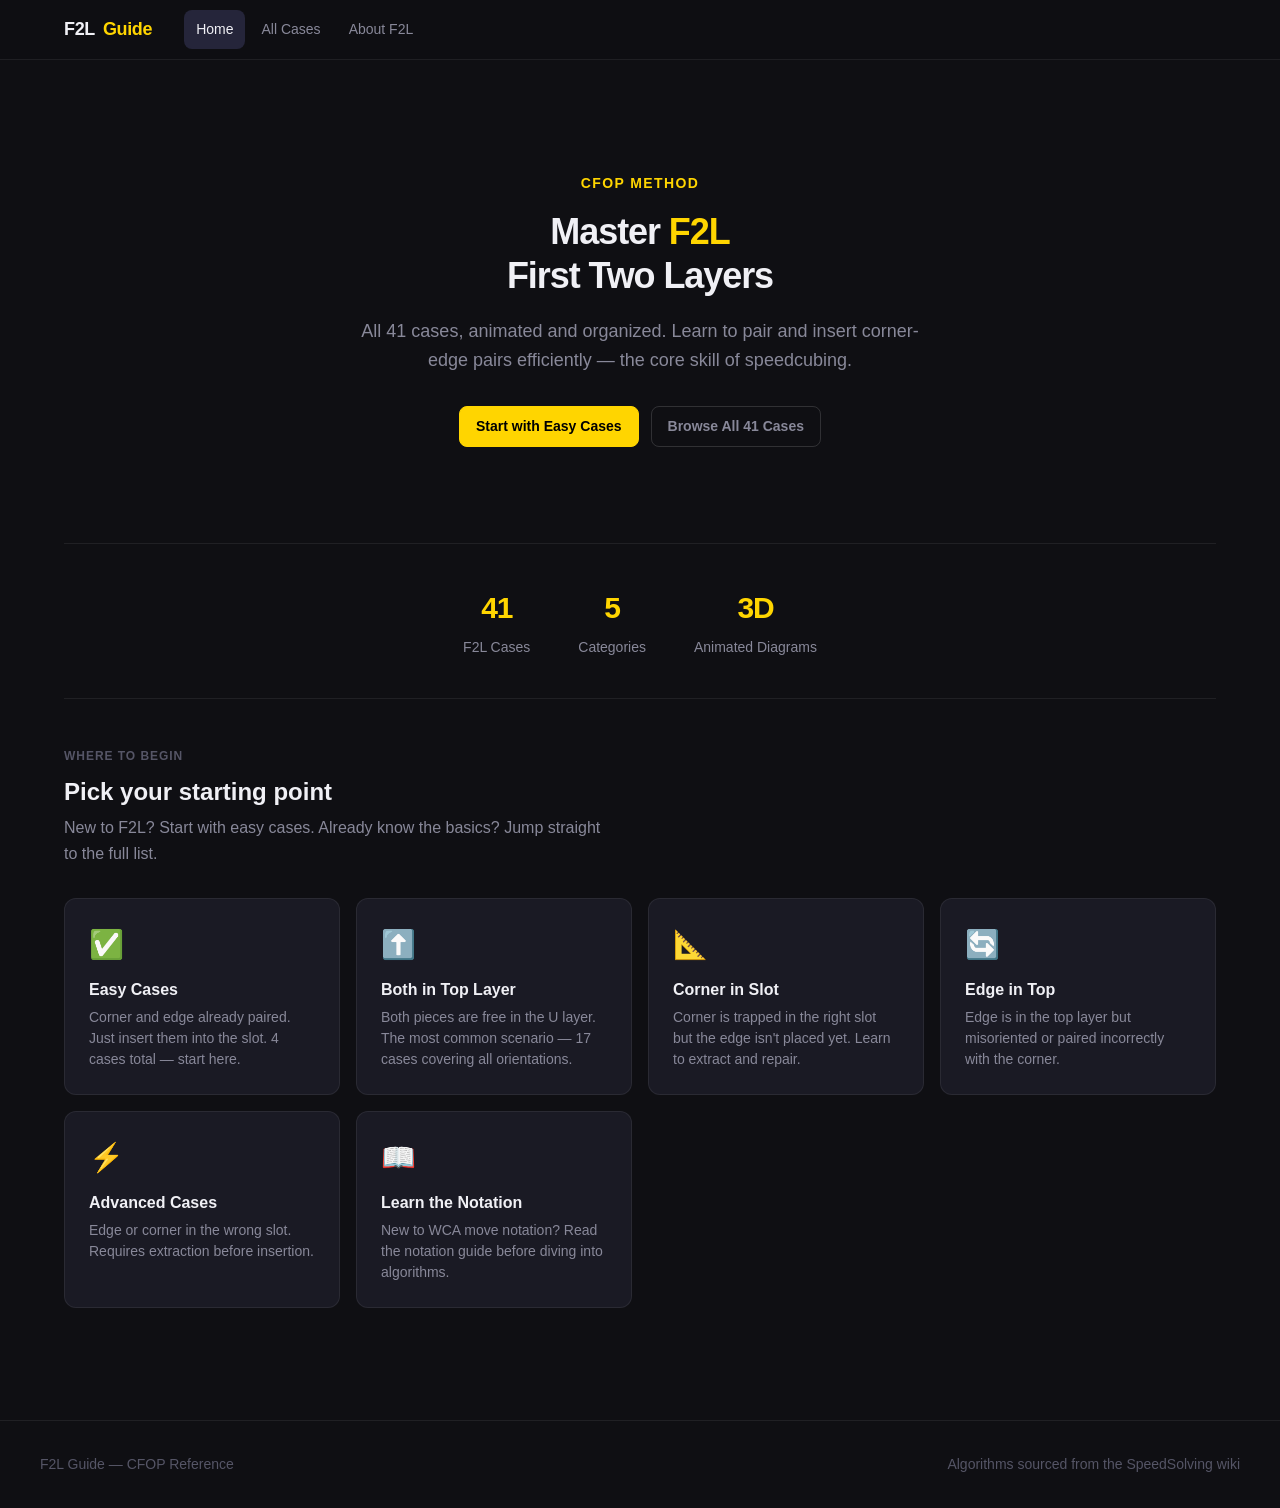
==== index.html @ 9a8c3014 "Build phases 1–5: scaffold, data, visualization, browser, learning - Full HTML/CSS/JS static site (i" ====
<!DOCTYPE html>
<html lang="en">
<head>
  <meta charset="UTF-8">
  <meta name="viewport" content="width=device-width, initial-scale=1.0">
  <title>F2L Guide — Learn First Two Layers</title>
  <meta name="description" content="A comprehensive guide to all 41 F2L cases for the CFOP Rubik's cube method. Animated 3D diagrams, algorithms, and progress tracking.">
  <link rel="stylesheet" href="styles/tokens.css">
  <link rel="stylesheet" href="styles/base.css">
  <link rel="stylesheet" href="styles/layout.css">
  <link rel="stylesheet" href="styles/components.css">
  <link rel="icon" href="data:image/svg+xml,<svg xmlns='http://www.w3.org/2000/svg' viewBox='0 0 100 100'><text y='.9em' font-size='90'>🟨</text></svg>">
</head>
<body>

<header class="site-header" role="banner">
  <nav class="nav-inner" aria-label="Main navigation">
    <a href="index.html" class="nav-logo">F2L<span>Guide</span></a>
    <div class="nav-links" role="list">
      <a href="index.html" role="listitem">Home</a>
      <a href="cases.html" role="listitem">All Cases</a>
      <a href="about.html" role="listitem">About F2L</a>
    </div>
    <button class="nav-menu-btn" aria-label="Toggle menu" aria-expanded="false">
      <svg width="20" height="20" viewBox="0 0 20 20" fill="currentColor" aria-hidden="true">
        <rect y="3" width="20" height="2" rx="1"/>
        <rect y="9" width="20" height="2" rx="1"/>
        <rect y="15" width="20" height="2" rx="1"/>
      </svg>
    </button>
  </nav>
</header>

<main>
  <div class="page">

    <section class="hero">
      <p class="hero-eyebrow">CFOP Method</p>
      <h1 class="hero-title">Master <span>F2L</span><br>First Two Layers</h1>
      <p class="hero-sub">
        All 41 cases, animated and organized. Learn to pair and insert corner-edge
        pairs efficiently — the core skill of speedcubing.
      </p>
      <div class="hero-actions">
        <a href="cases.html#easy" class="btn btn-primary">Start with Easy Cases</a>
        <a href="cases.html" class="btn btn-ghost">Browse All 41 Cases</a>
      </div>
    </section>

    <div class="stats-strip" aria-label="Site statistics">
      <div class="stat">
        <div class="stat-value">41</div>
        <div class="stat-label">F2L Cases</div>
      </div>
      <div class="stat">
        <div class="stat-value">5</div>
        <div class="stat-label">Categories</div>
      </div>
      <div class="stat">
        <div class="stat-value">3D</div>
        <div class="stat-label">Animated Diagrams</div>
      </div>
    </div>

    <section aria-labelledby="start-heading">
      <p class="section-label">Where to begin</p>
      <h2 id="start-heading" style="font-size: var(--text-2xl); margin-bottom: var(--space-2);">Pick your starting point</h2>
      <p style="color: var(--text-muted); margin-bottom: 0; max-width: 540px;">
        New to F2L? Start with easy cases. Already know the basics? Jump straight to the full list.
      </p>

      <div class="start-grid">
        <a href="cases.html#easy" class="start-card">
          <div class="start-card-icon">✅</div>
          <h3>Easy Cases</h3>
          <p>Corner and edge already paired. Just insert them into the slot. 4 cases total — start here.</p>
        </a>
        <a href="cases.html#both-in-top" class="start-card">
          <div class="start-card-icon">⬆️</div>
          <h3>Both in Top Layer</h3>
          <p>Both pieces are free in the U layer. The most common scenario — 17 cases covering all orientations.</p>
        </a>
        <a href="cases.html#corner-in-slot" class="start-card">
          <div class="start-card-icon">📐</div>
          <h3>Corner in Slot</h3>
          <p>Corner is trapped in the right slot but the edge isn't placed yet. Learn to extract and repair.</p>
        </a>
        <a href="cases.html#edge-in-top" class="start-card">
          <div class="start-card-icon">🔄</div>
          <h3>Edge in Top</h3>
          <p>Edge is in the top layer but misoriented or paired incorrectly with the corner.</p>
        </a>
        <a href="cases.html#advanced" class="start-card">
          <div class="start-card-icon">⚡</div>
          <h3>Advanced Cases</h3>
          <p>Edge or corner in the wrong slot. Requires extraction before insertion.</p>
        </a>
        <a href="about.html" class="start-card">
          <div class="start-card-icon">📖</div>
          <h3>Learn the Notation</h3>
          <p>New to WCA move notation? Read the notation guide before diving into algorithms.</p>
        </a>
      </div>
    </section>

  </div>
</main>

<footer class="site-footer">
  <div class="footer-inner">
    <span>F2L Guide — CFOP Reference</span>
    <span>Algorithms sourced from the SpeedSolving wiki</span>
  </div>
</footer>

<script src="js/nav.js"></script>
</body>
</html>
---- styles/tokens.css ----
:root {
  /* Backgrounds */
  --bg-base:     #0f0f13;
  --bg-surface:  #1a1a24;
  --bg-elevated: #25253a;
  --bg-hover:    #2e2e45;

  /* Text */
  --text-primary: #f0f0f5;
  --text-muted:   #888899;
  --text-subtle:  #555566;

  /* Accent */
  --accent:       #FFD500;
  --accent-dim:   #b39500;
  --accent-glow:  rgba(255, 213, 0, 0.12);

  /* Face colors */
  --face-U: #FFD500;
  --face-R: #E03030;
  --face-F: #30A030;
  --face-D: #e8e8e8;
  --face-L: #E07820;
  --face-B: #3060E0;

  /* Semantic */
  --success:  #34d399;
  --border:   rgba(255,255,255,0.07);
  --border-strong: rgba(255,255,255,0.14);

  /* Type scale */
  --text-xs:  0.75rem;
  --text-sm:  0.875rem;
  --text-base: 1rem;
  --text-lg:  1.125rem;
  --text-xl:  1.25rem;
  --text-2xl: 1.5rem;
  --text-3xl: 1.875rem;
  --text-4xl: 2.25rem;

  /* Spacing */
  --space-1: 0.25rem;
  --space-2: 0.5rem;
  --space-3: 0.75rem;
  --space-4: 1rem;
  --space-5: 1.25rem;
  --space-6: 1.5rem;
  --space-8: 2rem;
  --space-10: 2.5rem;
  --space-12: 3rem;
  --space-16: 4rem;

  /* Radius */
  --radius-sm: 4px;
  --radius:    8px;
  --radius-lg: 12px;
  --radius-xl: 16px;

  /* Transitions */
  --transition-fast: 120ms ease;
  --transition:      200ms ease;
  --transition-slow: 350ms ease;

  /* Layout */
  --max-width: 1200px;
  --nav-height: 60px;
}
---- styles/base.css ----
*, *::before, *::after {
  box-sizing: border-box;
  margin: 0;
  padding: 0;
}

html {
  font-size: 16px;
  scroll-behavior: smooth;
  -webkit-text-size-adjust: 100%;
}

body {
  background-color: var(--bg-base);
  color: var(--text-primary);
  font-family: -apple-system, BlinkMacSystemFont, "Segoe UI", Roboto, Helvetica, Arial, sans-serif;
  font-size: var(--text-base);
  line-height: 1.6;
  min-height: 100vh;
}

a {
  color: var(--accent);
  text-decoration: none;
}
a:hover { text-decoration: underline; }
a:focus-visible {
  outline: 2px solid var(--accent);
  outline-offset: 2px;
  border-radius: var(--radius-sm);
}

h1, h2, h3, h4 {
  line-height: 1.2;
  font-weight: 700;
  color: var(--text-primary);
}

code, kbd, .mono {
  font-family: "SF Mono", "Fira Code", "Cascadia Code", Consolas, monospace;
  font-size: 0.9em;
}

ul, ol { list-style: none; }

img, svg { display: block; max-width: 100%; }

button {
  cursor: pointer;
  font: inherit;
  border: none;
  background: none;
}

:focus-visible {
  outline: 2px solid var(--accent);
  outline-offset: 2px;
}

::selection {
  background: var(--accent);
  color: #000;
}

@media (prefers-reduced-motion: reduce) {
  *, *::before, *::after {
    animation-duration: 0.01ms !important;
    animation-iteration-count: 1 !important;
    transition-duration: 0.01ms !important;
    scroll-behavior: auto !important;
  }
}
---- styles/layout.css ----
/* ── Site shell ─────────────────────────────────────────── */

.site-header {
  position: sticky;
  top: 0;
  z-index: 100;
  height: var(--nav-height);
  background: rgba(15, 15, 19, 0.9);
  backdrop-filter: blur(12px);
  -webkit-backdrop-filter: blur(12px);
  border-bottom: 1px solid var(--border);
}

.nav-inner {
  max-width: var(--max-width);
  margin: 0 auto;
  padding: 0 var(--space-6);
  height: 100%;
  display: flex;
  align-items: center;
  gap: var(--space-8);
}

.nav-logo {
  font-size: var(--text-lg);
  font-weight: 800;
  color: var(--text-primary);
  letter-spacing: -0.02em;
  display: flex;
  align-items: center;
  gap: var(--space-2);
  white-space: nowrap;
}
.nav-logo span { color: var(--accent); }
.nav-logo:hover { text-decoration: none; }

.nav-links {
  display: flex;
  align-items: center;
  gap: var(--space-1);
  flex: 1;
}

.nav-links a {
  color: var(--text-muted);
  font-size: var(--text-sm);
  font-weight: 500;
  padding: var(--space-2) var(--space-3);
  border-radius: var(--radius);
  transition: color var(--transition-fast), background var(--transition-fast);
}
.nav-links a:hover {
  color: var(--text-primary);
  background: var(--bg-elevated);
  text-decoration: none;
}
.nav-links a.active {
  color: var(--text-primary);
  background: var(--bg-elevated);
}

.nav-menu-btn {
  display: none;
  width: 36px;
  height: 36px;
  align-items: center;
  justify-content: center;
  border-radius: var(--radius);
  color: var(--text-muted);
  transition: color var(--transition-fast), background var(--transition-fast);
}
.nav-menu-btn:hover {
  color: var(--text-primary);
  background: var(--bg-elevated);
}

/* ── Page wrapper ──────────────────────────────────────── */

.page {
  max-width: var(--max-width);
  margin: 0 auto;
  padding: var(--space-12) var(--space-6);
}

.page-wide {
  max-width: var(--max-width);
  margin: 0 auto;
  padding: var(--space-8) var(--space-6);
}

/* ── Footer ────────────────────────────────────────────── */

.site-footer {
  margin-top: var(--space-16);
  border-top: 1px solid var(--border);
  padding: var(--space-8) var(--space-6);
}

.footer-inner {
  max-width: var(--max-width);
  margin: 0 auto;
  display: flex;
  align-items: center;
  justify-content: space-between;
  flex-wrap: wrap;
  gap: var(--space-4);
  color: var(--text-subtle);
  font-size: var(--text-sm);
}

/* ── Section headings ──────────────────────────────────── */

.section-label {
  font-size: var(--text-xs);
  font-weight: 700;
  letter-spacing: 0.08em;
  text-transform: uppercase;
  color: var(--text-subtle);
  margin-bottom: var(--space-3);
}

/* ── Mobile nav ────────────────────────────────────────── */

@media (max-width: 640px) {
  .nav-menu-btn { display: flex; }

  .nav-links {
    display: none;
    position: absolute;
    top: var(--nav-height);
    left: 0;
    right: 0;
    flex-direction: column;
    align-items: stretch;
    background: var(--bg-surface);
    border-bottom: 1px solid var(--border);
    padding: var(--space-3);
    gap: var(--space-1);
  }
  .nav-links.open { display: flex; }
  .nav-links a { padding: var(--space-3) var(--space-4); }

  .page, .page-wide {
    padding-left: var(--space-4);
    padding-right: var(--space-4);
  }
}
---- styles/components.css ----
/* ── Buttons ────────────────────────────────────────────── */

.btn {
  display: inline-flex;
  align-items: center;
  gap: var(--space-2);
  padding: var(--space-2) var(--space-4);
  border-radius: var(--radius);
  font-size: var(--text-sm);
  font-weight: 600;
  transition: background var(--transition-fast), color var(--transition-fast),
              border-color var(--transition-fast), box-shadow var(--transition-fast);
  cursor: pointer;
}

.btn-primary {
  background: var(--accent);
  color: #000;
  border: 1px solid var(--accent);
}
.btn-primary:hover {
  background: #ffe033;
  text-decoration: none;
}

.btn-ghost {
  background: transparent;
  color: var(--text-muted);
  border: 1px solid var(--border-strong);
}
.btn-ghost:hover {
  background: var(--bg-elevated);
  color: var(--text-primary);
  text-decoration: none;
}

/* ── Category badge ─────────────────────────────────────── */

.badge {
  display: inline-flex;
  align-items: center;
  padding: 2px var(--space-2);
  border-radius: var(--radius-sm);
  font-size: var(--text-xs);
  font-weight: 600;
  letter-spacing: 0.03em;
  text-transform: uppercase;
}

.badge-easy         { background: rgba(52,211,153,0.15); color: #34d399; }
.badge-corner-in-slot { background: rgba(251,146,60,0.15); color: #fb923c; }
.badge-edge-in-top  { background: rgba(96,165,250,0.15); color: #60a5fa; }
.badge-both-in-top  { background: rgba(167,139,250,0.15); color: #a78bfa; }
.badge-advanced     { background: rgba(248,113,113,0.15); color: #f87171; }

/* ── Filter bar ─────────────────────────────────────────── */

.filter-bar {
  display: flex;
  align-items: center;
  gap: var(--space-2);
  flex-wrap: wrap;
  margin-bottom: var(--space-6);
}

.filter-btn {
  display: inline-flex;
  align-items: center;
  gap: var(--space-2);
  padding: var(--space-2) var(--space-3);
  border-radius: var(--radius);
  border: 1px solid var(--border-strong);
  background: var(--bg-surface);
  color: var(--text-muted);
  font-size: var(--text-sm);
  font-weight: 500;
  transition: all var(--transition-fast);
  white-space: nowrap;
}
.filter-btn:hover {
  background: var(--bg-elevated);
  color: var(--text-primary);
  border-color: var(--border-strong);
}
.filter-btn.active {
  background: var(--accent-glow);
  color: var(--accent);
  border-color: var(--accent-dim);
}
.filter-btn .count {
  font-size: var(--text-xs);
  opacity: 0.7;
}

/* ── Progress bar ───────────────────────────────────────── */

.progress-bar-wrap {
  display: flex;
  align-items: center;
  gap: var(--space-3);
  margin-bottom: var(--space-6);
}
.progress-bar-track {
  flex: 1;
  height: 6px;
  background: var(--bg-elevated);
  border-radius: 99px;
  overflow: hidden;
}
.progress-bar-fill {
  height: 100%;
  background: var(--accent);
  border-radius: 99px;
  transition: width var(--transition-slow);
}
.progress-label {
  font-size: var(--text-sm);
  color: var(--text-muted);
  white-space: nowrap;
}
.progress-label strong { color: var(--text-primary); }

/* ── Case grid ──────────────────────────────────────────── */

.cases-grid {
  display: grid;
  grid-template-columns: repeat(3, 1fr);
  gap: var(--space-5);
}

@media (max-width: 1024px) {
  .cases-grid { grid-template-columns: repeat(2, 1fr); }
}
@media (max-width: 600px) {
  .cases-grid { grid-template-columns: 1fr; }
}

/* ── Case card ──────────────────────────────────────────── */

.case-card {
  background: var(--bg-surface);
  border: 1px solid var(--border);
  border-radius: var(--radius-lg);
  overflow: hidden;
  display: flex;
  flex-direction: column;
  transition: border-color var(--transition), box-shadow var(--transition);
}
.case-card:hover {
  border-color: var(--border-strong);
  box-shadow: 0 4px 24px rgba(0,0,0,0.3);
}
.case-card.learned {
  border-color: rgba(52,211,153,0.3);
}

.case-card-viewer {
  background: var(--bg-base);
  display: flex;
  align-items: center;
  justify-content: center;
  height: 200px;
  position: relative;
}
twisty-player {
  width: 180px;
  height: 180px;
}

.case-card-body {
  padding: var(--space-4);
  display: flex;
  flex-direction: column;
  gap: var(--space-3);
  flex: 1;
}

.case-card-header {
  display: flex;
  align-items: center;
  justify-content: space-between;
  gap: var(--space-2);
}
.case-id {
  font-size: var(--text-xs);
  color: var(--text-subtle);
  font-weight: 600;
  font-variant-numeric: tabular-nums;
}

.case-alg-label {
  font-size: var(--text-xs);
  font-weight: 700;
  letter-spacing: 0.04em;
  text-transform: uppercase;
  color: var(--text-subtle);
  margin-bottom: var(--space-1);
}
.case-alg-row {
  display: flex;
  flex-wrap: wrap;
  align-items: center;
  gap: 3px;
}

/* ── Algorithm move chips ───────────────────────────────── */

.move {
  display: inline-flex;
  align-items: center;
  justify-content: center;
  min-width: 26px;
  height: 26px;
  padding: 0 4px;
  border-radius: var(--radius-sm);
  font-size: var(--text-xs);
  font-weight: 700;
  font-family: "SF Mono", "Fira Code", Consolas, monospace;
  letter-spacing: 0;
  color: #000;
}

.move-U  { background: var(--face-U); }
.move-R  { background: var(--face-R); color: #fff; }
.move-F  { background: var(--face-F); color: #fff; }
.move-D  { background: var(--face-D); }
.move-L  { background: var(--face-L); color: #fff; }
.move-B  { background: var(--face-B); color: #fff; }

/* Reduced opacity for primes/doubles to visually distinguish */
.move[data-modifier="prime"] { opacity: 0.82; }
.move[data-modifier="double"] { opacity: 0.65; }

/* ── Learned toggle ─────────────────────────────────────── */

.learned-btn {
  display: inline-flex;
  align-items: center;
  gap: var(--space-2);
  padding: var(--space-2) var(--space-3);
  border-radius: var(--radius);
  border: 1px solid var(--border-strong);
  background: transparent;
  color: var(--text-muted);
  font-size: var(--text-xs);
  font-weight: 600;
  transition: all var(--transition-fast);
}
.learned-btn:hover {
  background: var(--bg-elevated);
  color: var(--text-primary);
}
.learned-btn.done {
  background: rgba(52,211,153,0.12);
  border-color: rgba(52,211,153,0.4);
  color: #34d399;
}

/* ── Viewer controls ────────────────────────────────────── */

.viewer-controls {
  display: flex;
  gap: var(--space-2);
  padding: var(--space-3) var(--space-4);
  border-top: 1px solid var(--border);
}
.viewer-btn {
  flex: 1;
  padding: var(--space-2);
  border-radius: var(--radius);
  background: var(--bg-elevated);
  color: var(--text-muted);
  font-size: var(--text-xs);
  font-weight: 600;
  transition: background var(--transition-fast), color var(--transition-fast);
  text-align: center;
}
.viewer-btn:hover {
  background: var(--bg-hover);
  color: var(--text-primary);
}

/* ── Recognition hint ───────────────────────────────────── */

.recognition-toggle {
  font-size: var(--text-xs);
  color: var(--text-subtle);
  text-align: left;
  padding: 0;
  display: flex;
  align-items: center;
  gap: var(--space-1);
  transition: color var(--transition-fast);
}
.recognition-toggle:hover { color: var(--text-muted); }
.recognition-toggle::before {
  content: "▶";
  font-size: 9px;
  transition: transform var(--transition-fast);
}
.recognition-toggle.open::before { transform: rotate(90deg); }

.recognition-text {
  display: none;
  font-size: var(--text-xs);
  color: var(--text-muted);
  line-height: 1.5;
  padding: var(--space-2) 0 0;
}
.recognition-text.open { display: block; }

/* ── Alt algorithm ──────────────────────────────────────── */

.alt-toggle {
  font-size: var(--text-xs);
  color: var(--text-subtle);
  padding: 0;
  transition: color var(--transition-fast);
}
.alt-toggle:hover { color: var(--text-muted); }

.alt-alg {
  display: none;
  padding-top: var(--space-2);
}
.alt-alg.open { display: block; }

/* ── Hero (index.html) ──────────────────────────────────── */

.hero {
  padding: var(--space-16) 0 var(--space-12);
  text-align: center;
}
.hero-eyebrow {
  font-size: var(--text-sm);
  font-weight: 700;
  letter-spacing: 0.1em;
  text-transform: uppercase;
  color: var(--accent);
  margin-bottom: var(--space-4);
}
.hero-title {
  font-size: clamp(var(--text-3xl), 5vw, var(--text-4xl));
  font-weight: 800;
  letter-spacing: -0.03em;
  margin-bottom: var(--space-5);
}
.hero-title span { color: var(--accent); }
.hero-sub {
  font-size: var(--text-lg);
  color: var(--text-muted);
  max-width: 560px;
  margin: 0 auto var(--space-8);
  line-height: 1.6;
}
.hero-actions {
  display: flex;
  align-items: center;
  justify-content: center;
  gap: var(--space-3);
  flex-wrap: wrap;
}

/* ── Start cards (index.html) ───────────────────────────── */

.start-grid {
  display: grid;
  grid-template-columns: repeat(auto-fit, minmax(240px, 1fr));
  gap: var(--space-4);
  margin-top: var(--space-8);
}
.start-card {
  background: var(--bg-surface);
  border: 1px solid var(--border);
  border-radius: var(--radius-lg);
  padding: var(--space-6);
  transition: border-color var(--transition), box-shadow var(--transition);
  display: block;
  color: var(--text-primary);
}
.start-card:hover {
  border-color: var(--border-strong);
  box-shadow: 0 4px 24px rgba(0,0,0,0.3);
  text-decoration: none;
}
.start-card-icon {
  font-size: 1.75rem;
  margin-bottom: var(--space-3);
}
.start-card h3 {
  font-size: var(--text-base);
  font-weight: 700;
  margin-bottom: var(--space-2);
}
.start-card p {
  font-size: var(--text-sm);
  color: var(--text-muted);
  line-height: 1.5;
}

/* ── Stats strip (index.html) ───────────────────────────── */

.stats-strip {
  display: flex;
  justify-content: center;
  gap: var(--space-12);
  flex-wrap: wrap;
  padding: var(--space-10) 0;
  border-top: 1px solid var(--border);
  border-bottom: 1px solid var(--border);
  margin: var(--space-12) 0;
}
.stat { text-align: center; }
.stat-value {
  font-size: var(--text-3xl);
  font-weight: 800;
  letter-spacing: -0.04em;
  color: var(--accent);
}
.stat-label {
  font-size: var(--text-sm);
  color: var(--text-muted);
  margin-top: var(--space-1);
}

/* ── Prose (about.html) ─────────────────────────────────── */

.prose h2 {
  font-size: var(--text-2xl);
  margin-top: var(--space-10);
  margin-bottom: var(--space-4);
}
.prose h3 {
  font-size: var(--text-lg);
  margin-top: var(--space-8);
  margin-bottom: var(--space-3);
  color: var(--text-muted);
}
.prose p {
  color: var(--text-muted);
  margin-bottom: var(--space-4);
  max-width: 680px;
}
.prose ul li {
  list-style: disc;
  list-style-position: inside;
  color: var(--text-muted);
  margin-bottom: var(--space-2);
}

/* ── Notation table (about.html) ─────────────────────────── */

.notation-grid {
  display: grid;
  grid-template-columns: repeat(auto-fill, minmax(200px, 1fr));
  gap: var(--space-3);
  margin: var(--space-6) 0;
}
.notation-cell {
  background: var(--bg-surface);
  border: 1px solid var(--border);
  border-radius: var(--radius);
  padding: var(--space-4);
  display: flex;
  align-items: center;
  gap: var(--space-3);
}
.notation-chip-large {
  width: 40px;
  height: 40px;
  border-radius: var(--radius);
  display: flex;
  align-items: center;
  justify-content: center;
  font-size: var(--text-base);
  font-weight: 800;
  font-family: "SF Mono", Consolas, monospace;
  flex-shrink: 0;
  color: #000;
}
.notation-cell-info {}
.notation-cell-name {
  font-weight: 600;
  font-size: var(--text-sm);
}
.notation-cell-desc {
  font-size: var(--text-xs);
  color: var(--text-muted);
}

/* ── Count label ────────────────────────────────────────── */

.cases-meta {
  display: flex;
  align-items: center;
  justify-content: space-between;
  margin-bottom: var(--space-5);
  flex-wrap: wrap;
  gap: var(--space-3);
}
.cases-count {
  font-size: var(--text-sm);
  color: var(--text-muted);
}
.cases-count strong { color: var(--text-primary); }
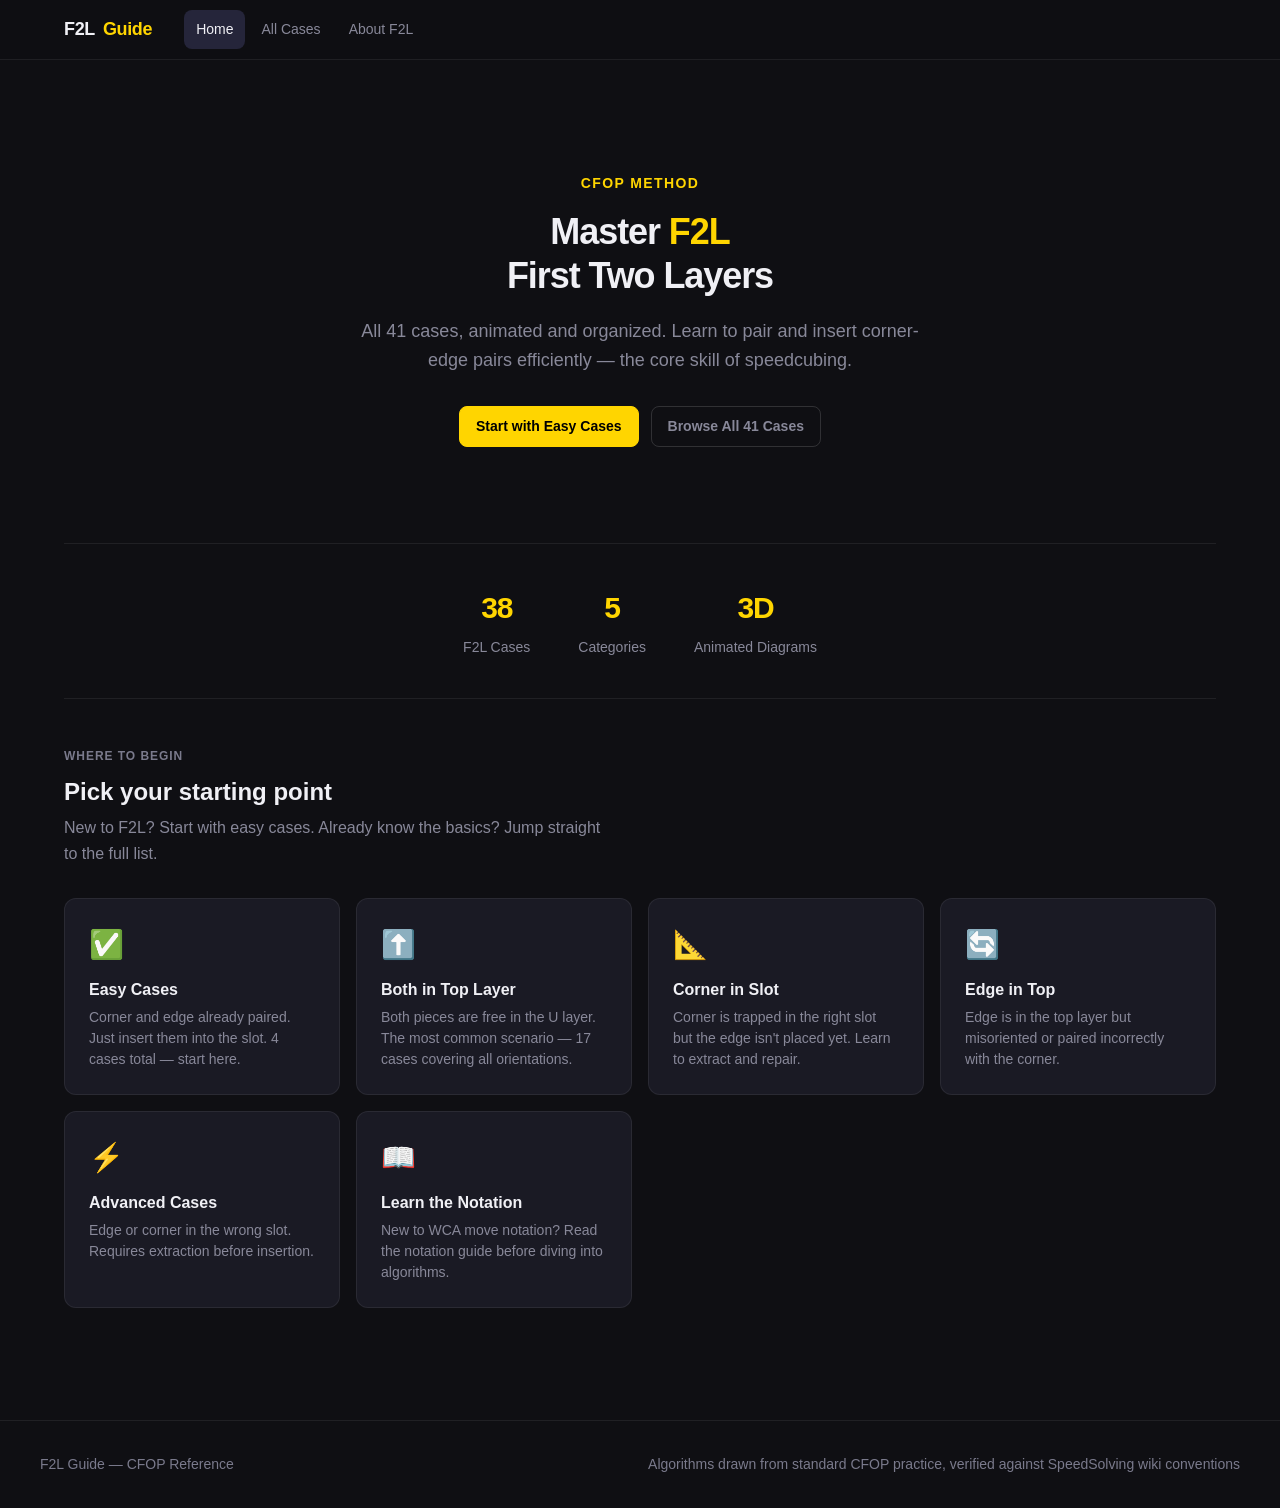
==== commit d7c06f4a: "Sprint 1: data integrity, a11y, and all code fixes Data layer: - Rename scramble→setup; all 38 setup" ====
--- a/index.html
+++ b/index.html
@@ -4,7 +4,7 @@
   <meta charset="UTF-8">
   <meta name="viewport" content="width=device-width, initial-scale=1.0">
   <title>F2L Guide — Learn First Two Layers</title>
-  <meta name="description" content="A comprehensive guide to all 41 F2L cases for the CFOP Rubik's cube method. Animated 3D diagrams, algorithms, and progress tracking.">
+  <meta name="description" content="A comprehensive guide to all 38 F2L cases for the CFOP Rubik's cube method. Animated 3D diagrams, algorithms, and progress tracking.">
   <link rel="stylesheet" href="styles/tokens.css">
   <link rel="stylesheet" href="styles/base.css">
   <link rel="stylesheet" href="styles/layout.css">
@@ -13,15 +13,17 @@
 </head>
 <body>
 
+<a href="#main-content" class="skip-link">Skip to main content</a>
+
 <header class="site-header" role="banner">
   <nav class="nav-inner" aria-label="Main navigation">
     <a href="index.html" class="nav-logo">F2L<span>Guide</span></a>
-    <div class="nav-links" role="list">
-      <a href="index.html" role="listitem">Home</a>
-      <a href="cases.html" role="listitem">All Cases</a>
-      <a href="about.html" role="listitem">About F2L</a>
+    <div class="nav-links" id="nav-links-list">
+      <a href="index.html">Home</a>
+      <a href="cases.html">All Cases</a>
+      <a href="about.html">About F2L</a>
     </div>
-    <button class="nav-menu-btn" aria-label="Toggle menu" aria-expanded="false">
+    <button class="nav-menu-btn" aria-label="Toggle menu" aria-expanded="false" aria-controls="nav-links-list">
       <svg width="20" height="20" viewBox="0 0 20 20" fill="currentColor" aria-hidden="true">
         <rect y="3" width="20" height="2" rx="1"/>
         <rect y="9" width="20" height="2" rx="1"/>
@@ -31,7 +33,7 @@
   </nav>
 </header>
 
-<main>
+<main id="main-content">
   <div class="page">
 
     <section class="hero">
@@ -49,7 +51,7 @@
 
     <div class="stats-strip" aria-label="Site statistics">
       <div class="stat">
-        <div class="stat-value">41</div>
+        <div class="stat-value">38</div>
         <div class="stat-label">F2L Cases</div>
       </div>
       <div class="stat">
@@ -109,7 +111,7 @@
 <footer class="site-footer">
   <div class="footer-inner">
     <span>F2L Guide — CFOP Reference</span>
-    <span>Algorithms sourced from the SpeedSolving wiki</span>
+    <span>Algorithms drawn from standard CFOP practice, verified against SpeedSolving wiki conventions</span>
   </div>
 </footer>
 
--- a/styles/tokens.css
+++ b/styles/tokens.css
@@ -8,7 +8,8 @@
   /* Text */
   --text-primary: #f0f0f5;
   --text-muted:   #888899;
-  --text-subtle:  #555566;
+  --text-subtle:      #7a7a8c;   /* 4.61:1 on --bg-base */
+  --text-subtle-plus: #8e8ea0;   /* 4.97:1 on --bg-surface — use inside cards */
 
   /* Accent */
   --accent:       #FFD500;
--- a/styles/base.css
+++ b/styles/base.css
@@ -1,3 +1,18 @@
+/* Skip link — off-screen until focused */
+.skip-link {
+  position: absolute;
+  top: -999px;
+  left: var(--space-4, 1rem);
+  padding: 0.5rem 1rem;
+  background: #FFD500;
+  color: #000;
+  font-weight: 700;
+  border-radius: 8px;
+  z-index: 9999;
+  text-decoration: none;
+}
+.skip-link:focus { top: 0.5rem; }
+
 *, *::before, *::after {
   box-sizing: border-box;
   margin: 0;
--- a/styles/components.css
+++ b/styles/components.css
@@ -47,11 +47,11 @@
   text-transform: uppercase;
 }
 
-.badge-easy         { background: rgba(52,211,153,0.15); color: #34d399; }
-.badge-corner-in-slot { background: rgba(251,146,60,0.15); color: #fb923c; }
-.badge-edge-in-top  { background: rgba(96,165,250,0.15); color: #60a5fa; }
-.badge-both-in-top  { background: rgba(167,139,250,0.15); color: #a78bfa; }
-.badge-advanced     { background: rgba(248,113,113,0.15); color: #f87171; }
+.badge-easy           { background: rgba(52,211,153,0.15);  color: #34d399; }
+.badge-corner-in-slot { background: rgba(251,146,60,0.15);  color: #fb923c; }
+.badge-corner-in-top  { background: rgba(96,165,250,0.15);  color: #60a5fa; }
+.badge-both-in-top    { background: rgba(167,139,250,0.15); color: #a78bfa; }
+.badge-advanced       { background: rgba(248,113,113,0.15); color: #f87171; }
 
 /* ── Filter bar ─────────────────────────────────────────── */
 
@@ -61,6 +61,13 @@
   gap: var(--space-2);
   flex-wrap: wrap;
   margin-bottom: var(--space-6);
+  position: sticky;
+  top: var(--nav-height);
+  z-index: 10;
+  background: var(--bg-base);
+  padding: var(--space-3) var(--space-4);
+  margin-left: calc(var(--space-4) * -1);
+  margin-right: calc(var(--space-4) * -1);
 }
 
 .filter-btn {
@@ -74,7 +81,9 @@
   color: var(--text-muted);
   font-size: var(--text-sm);
   font-weight: 500;
-  transition: all var(--transition-fast);
+  transition: background var(--transition-fast),
+              color var(--transition-fast),
+              border-color var(--transition-fast);
   white-space: nowrap;
 }
 .filter-btn:hover {
@@ -91,6 +100,36 @@
   font-size: var(--text-xs);
   opacity: 0.7;
 }
+
+.filter-sep {
+  width: 1px;
+  height: 24px;
+  background: var(--border-strong);
+  flex-shrink: 0;
+  align-self: center;
+}
+
+.filter-btn-learned {
+  border-color: rgba(52, 211, 153, 0.25);
+}
+.filter-btn-learned:hover {
+  border-color: rgba(52, 211, 153, 0.5);
+  color: var(--success);
+}
+.filter-btn-learned.active {
+  background: rgba(52, 211, 153, 0.12);
+  border-color: rgba(52, 211, 153, 0.4);
+  color: var(--success);
+}
+
+.reset-btn {
+  font-size: var(--text-xs);
+  color: var(--text-subtle);
+  padding: 0;
+  white-space: nowrap;
+  transition: color var(--transition-fast);
+}
+.reset-btn:hover { color: var(--text-muted); }
 
 /* ── Progress bar ───────────────────────────────────────── */
 
@@ -183,18 +222,67 @@
 }
 .case-id {
   font-size: var(--text-xs);
-  color: var(--text-subtle);
+  color: var(--text-subtle-plus);
   font-weight: 600;
   font-variant-numeric: tabular-nums;
 }
 
+.case-name {
+  font-size: var(--text-sm);
+  font-weight: 600;
+  color: var(--text-primary);
+  line-height: 1.3;
+}
+
 .case-alg-label {
+  display: flex;
+  align-items: center;
+  gap: var(--space-2);
   font-size: var(--text-xs);
   font-weight: 700;
   letter-spacing: 0.04em;
   text-transform: uppercase;
+  color: var(--text-subtle-plus);
+  margin-bottom: var(--space-1);
+}
+
+.move-count {
+  font-size: var(--text-xs);
   color: var(--text-subtle);
-  margin-bottom: var(--space-1);
+  font-weight: 500;
+  letter-spacing: 0;
+  text-transform: none;
+}
+
+.case-notes {
+  font-size: var(--text-xs);
+  color: var(--text-subtle-plus);
+  margin-top: var(--space-1);
+  line-height: 1.4;
+}
+
+.shared-alg-note {
+  display: flex;
+  align-items: flex-start;
+  gap: var(--space-2);
+  font-size: var(--text-xs);
+  color: var(--text-subtle);
+  background: var(--bg-elevated);
+  border-radius: var(--radius-sm);
+  padding: var(--space-2) var(--space-3);
+  line-height: 1.4;
+}
+.shared-alg-icon {
+  flex-shrink: 0;
+  color: var(--accent-dim);
+}
+
+.case-card-footer {
+  display: flex;
+  align-items: center;
+  justify-content: space-between;
+  margin-top: auto;
+  padding-top: var(--space-2);
 }
 .case-alg-row {
   display: flex;
@@ -220,16 +308,13 @@
   color: #000;
 }
 
-.move-U  { background: var(--face-U); }
-.move-R  { background: var(--face-R); color: #fff; }
-.move-F  { background: var(--face-F); color: #fff; }
-.move-D  { background: var(--face-D); }
-.move-L  { background: var(--face-L); color: #fff; }
-.move-B  { background: var(--face-B); color: #fff; }
-
-/* Reduced opacity for primes/doubles to visually distinguish */
-.move[data-modifier="prime"] { opacity: 0.82; }
-.move[data-modifier="double"] { opacity: 0.65; }
+/* Face-specific colors are set by JS (FACE_BG / FACE_TEXT maps in cases.js).
+   These rules are intentionally absent — JS inline style owns the source of truth.
+   Removing them prevents silent drift when contrast values are updated. */
+
+/* Modifier: use border instead of opacity so text contrast is preserved */
+.move[data-modifier="prime"]  { box-shadow: inset 0 0 0 1.5px rgba(255,255,255,0.4); }
+.move[data-modifier="double"] { box-shadow: inset 0 0 0 1.5px rgba(255,255,255,0.2); }
 
 /* ── Learned toggle ─────────────────────────────────────── */
 
@@ -244,7 +329,9 @@
   color: var(--text-muted);
   font-size: var(--text-xs);
   font-weight: 600;
-  transition: all var(--transition-fast);
+  transition: background var(--transition-fast),
+              color var(--transition-fast),
+              border-color var(--transition-fast);
 }
 .learned-btn:hover {
   background: var(--bg-elevated);
@@ -275,9 +362,13 @@
   transition: background var(--transition-fast), color var(--transition-fast);
   text-align: center;
 }
-.viewer-btn:hover {
+.viewer-btn:hover:not(:disabled) {
   background: var(--bg-hover);
   color: var(--text-primary);
+}
+.viewer-btn:disabled {
+  opacity: 0.4;
+  cursor: not-allowed;
 }
 
 /* ── Recognition hint ───────────────────────────────────── */
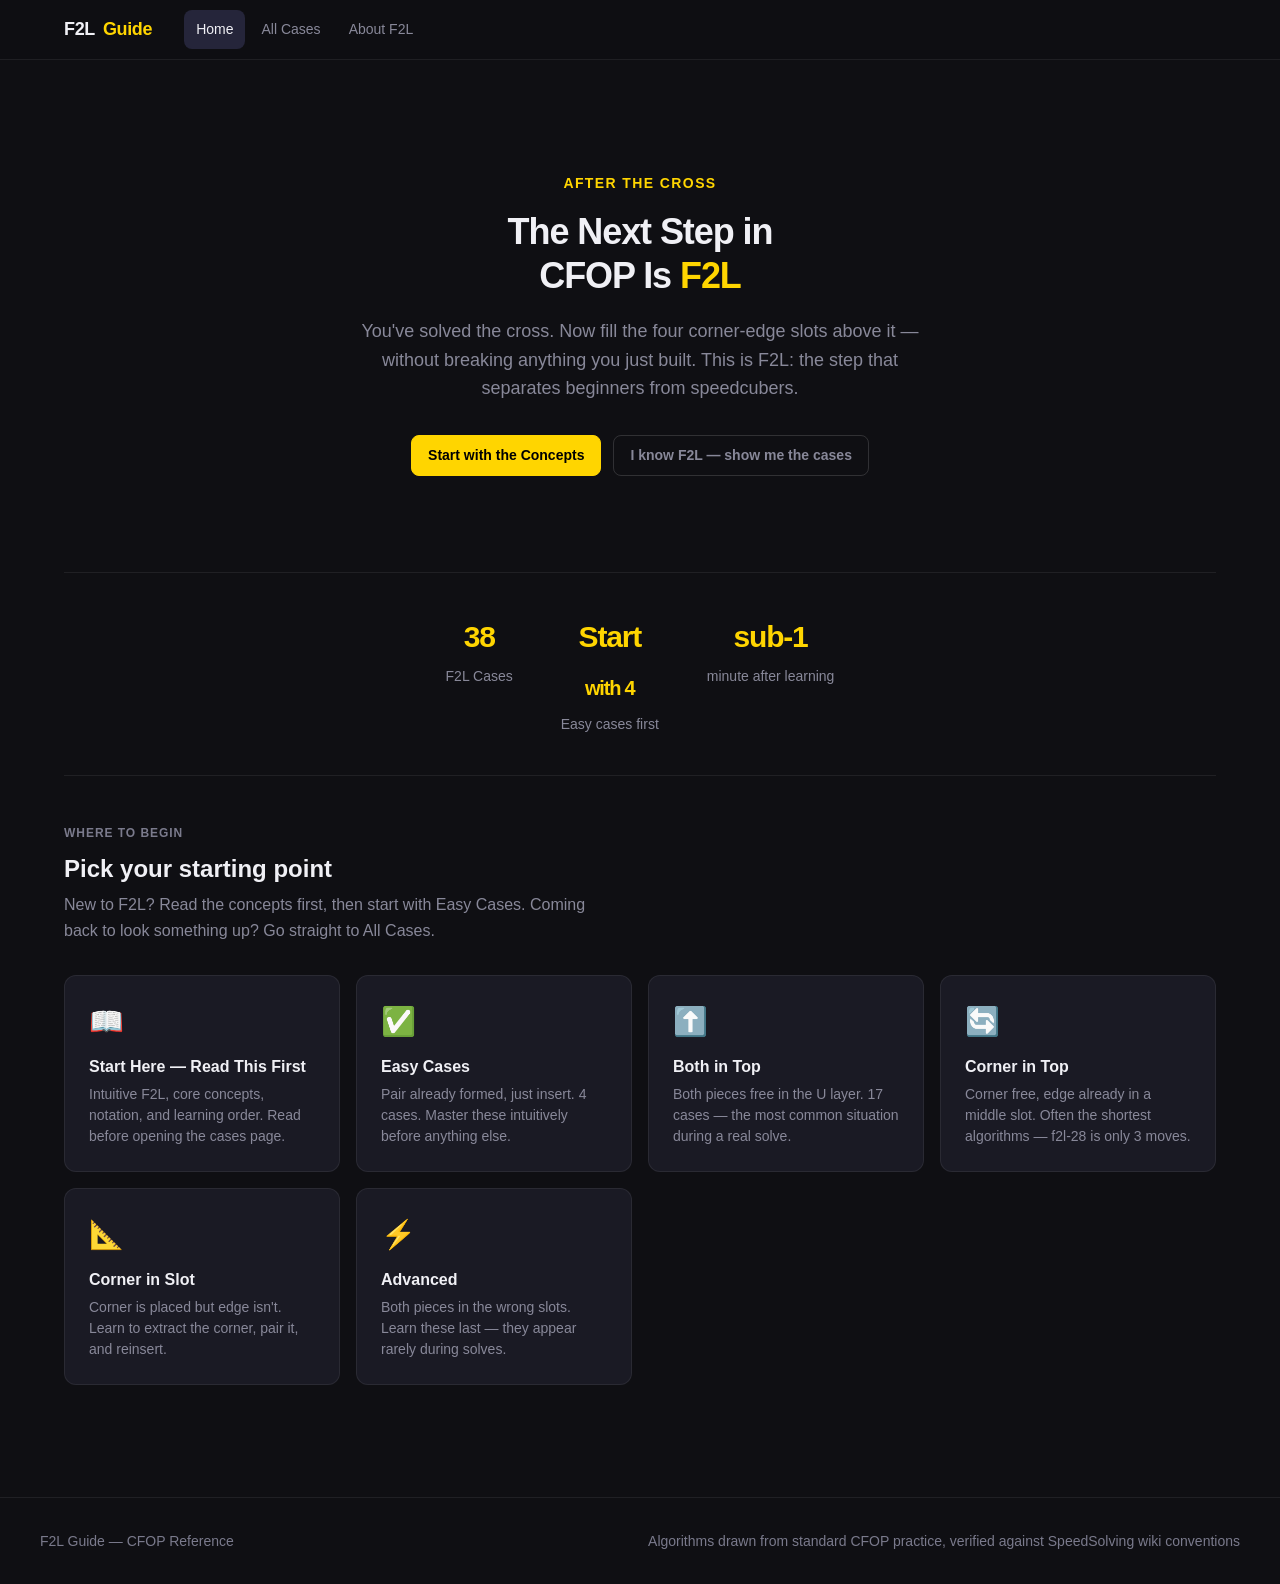
==== commit e103ecb2: "Sprint 2: learning content, recognition hints, mode toggle, setup display about.html: - Full 11-sect" ====
--- a/index.html
+++ b/index.html
@@ -37,15 +37,16 @@
   <div class="page">
 
     <section class="hero">
-      <p class="hero-eyebrow">CFOP Method</p>
-      <h1 class="hero-title">Master <span>F2L</span><br>First Two Layers</h1>
+      <p class="hero-eyebrow">After the Cross</p>
+      <h1 class="hero-title">The Next Step in<br>CFOP Is <span>F2L</span></h1>
       <p class="hero-sub">
-        All 41 cases, animated and organized. Learn to pair and insert corner-edge
-        pairs efficiently — the core skill of speedcubing.
+        You've solved the cross. Now fill the four corner-edge slots above it — without
+        breaking anything you just built. This is F2L: the step that separates beginners
+        from speedcubers.
       </p>
       <div class="hero-actions">
-        <a href="cases.html#easy" class="btn btn-primary">Start with Easy Cases</a>
-        <a href="cases.html" class="btn btn-ghost">Browse All 41 Cases</a>
+        <a href="about.html#intuitive" class="btn btn-primary">Start with the Concepts</a>
+        <a href="cases.html" class="btn btn-ghost">I know F2L — show me the cases</a>
       </div>
     </section>
 
@@ -55,12 +56,12 @@
         <div class="stat-label">F2L Cases</div>
       </div>
       <div class="stat">
-        <div class="stat-value">5</div>
-        <div class="stat-label">Categories</div>
+        <div class="stat-value">Start<br><span style="font-size:var(--text-xl)">with 4</span></div>
+        <div class="stat-label">Easy cases first</div>
       </div>
       <div class="stat">
-        <div class="stat-value">3D</div>
-        <div class="stat-label">Animated Diagrams</div>
+        <div class="stat-value">sub-1</div>
+        <div class="stat-label">minute after learning</div>
       </div>
     </div>
 
@@ -68,39 +69,39 @@
       <p class="section-label">Where to begin</p>
       <h2 id="start-heading" style="font-size: var(--text-2xl); margin-bottom: var(--space-2);">Pick your starting point</h2>
       <p style="color: var(--text-muted); margin-bottom: 0; max-width: 540px;">
-        New to F2L? Start with easy cases. Already know the basics? Jump straight to the full list.
+        New to F2L? Read the concepts first, then start with Easy Cases. Coming back to look something up? Go straight to All Cases.
       </p>
 
       <div class="start-grid">
+        <a href="about.html#intuitive" class="start-card start-card-featured">
+          <div class="start-card-icon">📖</div>
+          <h3>Start Here — Read This First</h3>
+          <p>Intuitive F2L, core concepts, notation, and learning order. Read before opening the cases page.</p>
+        </a>
         <a href="cases.html#easy" class="start-card">
           <div class="start-card-icon">✅</div>
           <h3>Easy Cases</h3>
-          <p>Corner and edge already paired. Just insert them into the slot. 4 cases total — start here.</p>
+          <p>Pair already formed, just insert. 4 cases. Master these intuitively before anything else.</p>
         </a>
         <a href="cases.html#both-in-top" class="start-card">
           <div class="start-card-icon">⬆️</div>
-          <h3>Both in Top Layer</h3>
-          <p>Both pieces are free in the U layer. The most common scenario — 17 cases covering all orientations.</p>
+          <h3>Both in Top</h3>
+          <p>Both pieces free in the U layer. 17 cases — the most common situation during a real solve.</p>
+        </a>
+        <a href="cases.html#corner-in-top" class="start-card">
+          <div class="start-card-icon">🔄</div>
+          <h3>Corner in Top</h3>
+          <p>Corner free, edge already in a middle slot. Often the shortest algorithms — f2l-28 is only 3 moves.</p>
         </a>
         <a href="cases.html#corner-in-slot" class="start-card">
           <div class="start-card-icon">📐</div>
           <h3>Corner in Slot</h3>
-          <p>Corner is trapped in the right slot but the edge isn't placed yet. Learn to extract and repair.</p>
-        </a>
-        <a href="cases.html#edge-in-top" class="start-card">
-          <div class="start-card-icon">🔄</div>
-          <h3>Edge in Top</h3>
-          <p>Edge is in the top layer but misoriented or paired incorrectly with the corner.</p>
+          <p>Corner is placed but edge isn't. Learn to extract the corner, pair it, and reinsert.</p>
         </a>
         <a href="cases.html#advanced" class="start-card">
           <div class="start-card-icon">⚡</div>
-          <h3>Advanced Cases</h3>
-          <p>Edge or corner in the wrong slot. Requires extraction before insertion.</p>
-        </a>
-        <a href="about.html" class="start-card">
-          <div class="start-card-icon">📖</div>
-          <h3>Learn the Notation</h3>
-          <p>New to WCA move notation? Read the notation guide before diving into algorithms.</p>
+          <h3>Advanced</h3>
+          <p>Both pieces in the wrong slots. Learn these last — they appear rarely during solves.</p>
         </a>
       </div>
     </section>
--- a/styles/components.css
+++ b/styles/components.css
@@ -1,3 +1,324 @@
+/* ── Mode toggle ─────────────────────────────────────────── */
+
+.mode-toggle-btn {
+  display: inline-flex;
+  align-items: center;
+  gap: var(--space-2);
+  padding: var(--space-2) var(--space-3);
+  border-radius: var(--radius);
+  border: 1px solid var(--border-strong);
+  background: var(--bg-surface);
+  color: var(--text-muted);
+  font-size: var(--text-xs);
+  font-weight: 600;
+  margin-bottom: var(--space-3);
+  transition: background var(--transition-fast), color var(--transition-fast);
+  cursor: pointer;
+}
+.mode-toggle-btn[aria-pressed="true"] {
+  background: rgba(255, 213, 0, 0.08);
+  color: var(--accent);
+  border-color: var(--accent-dim);
+}
+.mode-toggle-btn:hover { background: var(--bg-elevated); color: var(--text-primary); }
+
+/* In reference mode, hide recognition text and setup scramble by default */
+body.mode-reference .recognition-text:not(.open) { display: none; }
+body.mode-reference .recognition-toggle { color: var(--text-subtle); }
+
+/* ── Subgroup headings in cases grid ─────────────────────── */
+
+.subgroup-heading {
+  grid-column: 1 / -1;
+  font-size: var(--text-xs);
+  font-weight: 700;
+  letter-spacing: 0.08em;
+  text-transform: uppercase;
+  color: var(--text-subtle);
+  padding: var(--space-4) 0 var(--space-2);
+  border-bottom: 1px solid var(--border);
+  margin-bottom: var(--space-2);
+}
+.subgroup-heading:first-child { padding-top: 0; }
+
+/* ── Setup scramble panel ────────────────────────────────── */
+
+.setup-section { font-size: var(--text-xs); }
+
+.setup-toggle {
+  font-size: var(--text-xs);
+  color: var(--text-subtle);
+  padding: 0;
+  transition: color var(--transition-fast);
+  display: flex;
+  align-items: center;
+  gap: var(--space-1);
+}
+.setup-toggle:hover { color: var(--text-muted); }
+.setup-toggle::before {
+  content: "▶";
+  font-size: 9px;
+  transition: transform var(--transition-fast);
+}
+.setup-toggle.open::before { transform: rotate(90deg); }
+
+.setup-panel {
+  padding-top: var(--space-2);
+}
+.setup-panel.open { display: block; }
+
+.setup-desc {
+  color: var(--text-muted);
+  margin-bottom: var(--space-2);
+  line-height: 1.4;
+}
+
+.setup-scramble {
+  display: flex;
+  align-items: center;
+  gap: var(--space-2);
+  background: var(--bg-elevated);
+  border-radius: var(--radius-sm);
+  padding: var(--space-2) var(--space-3);
+  font-family: "SF Mono", "Fira Code", Consolas, monospace;
+  font-size: var(--text-xs);
+  color: var(--text-primary);
+}
+.setup-scramble code {
+  flex: 1;
+  font-size: inherit;
+  color: var(--accent);
+}
+.copy-btn {
+  padding: 2px var(--space-2);
+  border-radius: var(--radius-sm);
+  border: 1px solid var(--border-strong);
+  background: var(--bg-surface);
+  color: var(--text-muted);
+  font-size: var(--text-xs);
+  font-weight: 600;
+  white-space: nowrap;
+  transition: background var(--transition-fast), color var(--transition-fast);
+  flex-shrink: 0;
+}
+.copy-btn:hover { background: var(--bg-hover); color: var(--text-primary); }
+
+/* ── Recognition hint format ─────────────────────────────── */
+
+.rec-line {
+  display: grid;
+  grid-template-columns: 60px 1fr;
+  gap: var(--space-2);
+  margin-bottom: var(--space-1);
+  line-height: 1.5;
+}
+.rec-label {
+  font-size: var(--text-xs);
+  font-weight: 700;
+  letter-spacing: 0.04em;
+  color: var(--accent-dim);
+  padding-top: 1px;
+  flex-shrink: 0;
+}
+.rec-body {
+  color: var(--text-muted);
+  font-size: var(--text-xs);
+}
+.rec-prose {
+  color: var(--text-muted);
+  font-size: var(--text-xs);
+  margin-bottom: var(--space-1);
+  line-height: 1.5;
+}
+
+/* ── About page components ───────────────────────────────── */
+
+.about-toc {
+  background: var(--bg-surface);
+  border: 1px solid var(--border);
+  border-radius: var(--radius);
+  padding: var(--space-4);
+  margin-bottom: var(--space-8);
+  max-width: 400px;
+}
+.toc-list {
+  display: flex;
+  flex-direction: column;
+  gap: var(--space-1);
+  margin-top: var(--space-2);
+}
+.toc-list a {
+  font-size: var(--text-sm);
+  color: var(--text-muted);
+}
+.toc-list a:hover { color: var(--accent); }
+
+.callout {
+  background: rgba(255, 213, 0, 0.06);
+  border-left: 3px solid var(--accent);
+  border-radius: 0 var(--radius) var(--radius) 0;
+  padding: var(--space-4) var(--space-5);
+  color: var(--text-muted);
+  font-size: var(--text-sm);
+  line-height: 1.6;
+  margin: var(--space-6) 0;
+}
+.callout strong { color: var(--text-primary); }
+
+.concept-list {
+  display: flex;
+  flex-direction: column;
+  gap: var(--space-6);
+  margin: var(--space-6) 0;
+}
+.concept-list dt {
+  font-size: var(--text-base);
+  font-weight: 700;
+  color: var(--text-primary);
+  margin-bottom: var(--space-1);
+}
+.concept-list dd {
+  color: var(--text-muted);
+  font-size: var(--text-sm);
+  line-height: 1.7;
+  max-width: 680px;
+}
+.concept-list dd code {
+  background: var(--bg-elevated);
+  padding: 2px 5px;
+  border-radius: var(--radius-sm);
+  font-size: 0.88em;
+  color: var(--text-primary);
+}
+
+.prose-list {
+  padding-left: var(--space-5);
+  margin-bottom: var(--space-4);
+  display: flex;
+  flex-direction: column;
+  gap: var(--space-2);
+}
+.prose-list li {
+  list-style: disc;
+  color: var(--text-muted);
+  font-size: var(--text-sm);
+  line-height: 1.6;
+  max-width: 680px;
+}
+.prose-list li strong { color: var(--text-primary); }
+.prose-list li code {
+  background: var(--bg-elevated);
+  padding: 2px 5px;
+  border-radius: var(--radius-sm);
+  font-size: 0.88em;
+  color: var(--text-primary);
+}
+.prose-ol { list-style: none; padding-left: 0; counter-reset: prose-counter; }
+.prose-ol li { counter-increment: prose-counter; padding-left: var(--space-6); position: relative; }
+.prose-ol li::before {
+  content: counter(prose-counter);
+  position: absolute;
+  left: 0;
+  font-weight: 700;
+  color: var(--accent);
+  font-size: var(--text-xs);
+  top: 3px;
+}
+
+.notation-table {
+  width: 100%;
+  border-collapse: collapse;
+  margin: var(--space-4) 0;
+  font-size: var(--text-sm);
+}
+.notation-table th {
+  text-align: left;
+  padding: var(--space-2) var(--space-3);
+  font-size: var(--text-xs);
+  font-weight: 700;
+  letter-spacing: 0.05em;
+  text-transform: uppercase;
+  color: var(--text-subtle);
+  border-bottom: 1px solid var(--border-strong);
+}
+.notation-table td {
+  padding: var(--space-2) var(--space-3);
+  color: var(--text-muted);
+  border-bottom: 1px solid var(--border);
+}
+.notation-table td code {
+  background: var(--bg-elevated);
+  padding: 2px 6px;
+  border-radius: var(--radius-sm);
+  font-size: 0.9em;
+  color: var(--text-primary);
+}
+.notation-table tr:last-child td { border-bottom: none; }
+
+.learning-order-list {
+  list-style: none;
+  padding: 0;
+  margin: var(--space-4) 0;
+  display: flex;
+  flex-direction: column;
+  gap: var(--space-1);
+  counter-reset: lo-counter;
+}
+.learning-order-list li {
+  counter-increment: lo-counter;
+  background: var(--bg-surface);
+  border: 1px solid var(--border);
+  border-radius: var(--radius);
+  padding: var(--space-4) var(--space-4) var(--space-4) var(--space-12);
+  position: relative;
+}
+.learning-order-list li::before {
+  content: counter(lo-counter);
+  position: absolute;
+  left: var(--space-4);
+  top: 50%;
+  transform: translateY(-50%);
+  width: 28px;
+  height: 28px;
+  background: var(--bg-elevated);
+  border-radius: 50%;
+  display: flex;
+  align-items: center;
+  justify-content: center;
+  font-weight: 800;
+  font-size: var(--text-xs);
+  color: var(--accent);
+}
+.lo-header {
+  display: flex;
+  align-items: center;
+  gap: var(--space-3);
+  margin-bottom: var(--space-2);
+  flex-wrap: wrap;
+}
+.lo-link {
+  font-weight: 700;
+  font-size: var(--text-sm);
+  color: var(--text-primary);
+}
+a.lo-link:hover { color: var(--accent); text-decoration: none; }
+.learning-order-list li p {
+  font-size: var(--text-sm);
+  color: var(--text-muted);
+  margin: 0;
+  line-height: 1.5;
+  max-width: 580px;
+}
+
+/* Start card featured variant */
+.start-card-featured {
+  border-color: var(--accent-dim);
+  background: rgba(255, 213, 0, 0.04);
+}
+.start-card-featured:hover {
+  border-color: var(--accent);
+}
+
 /* ── Buttons ────────────────────────────────────────────── */
 
 .btn {
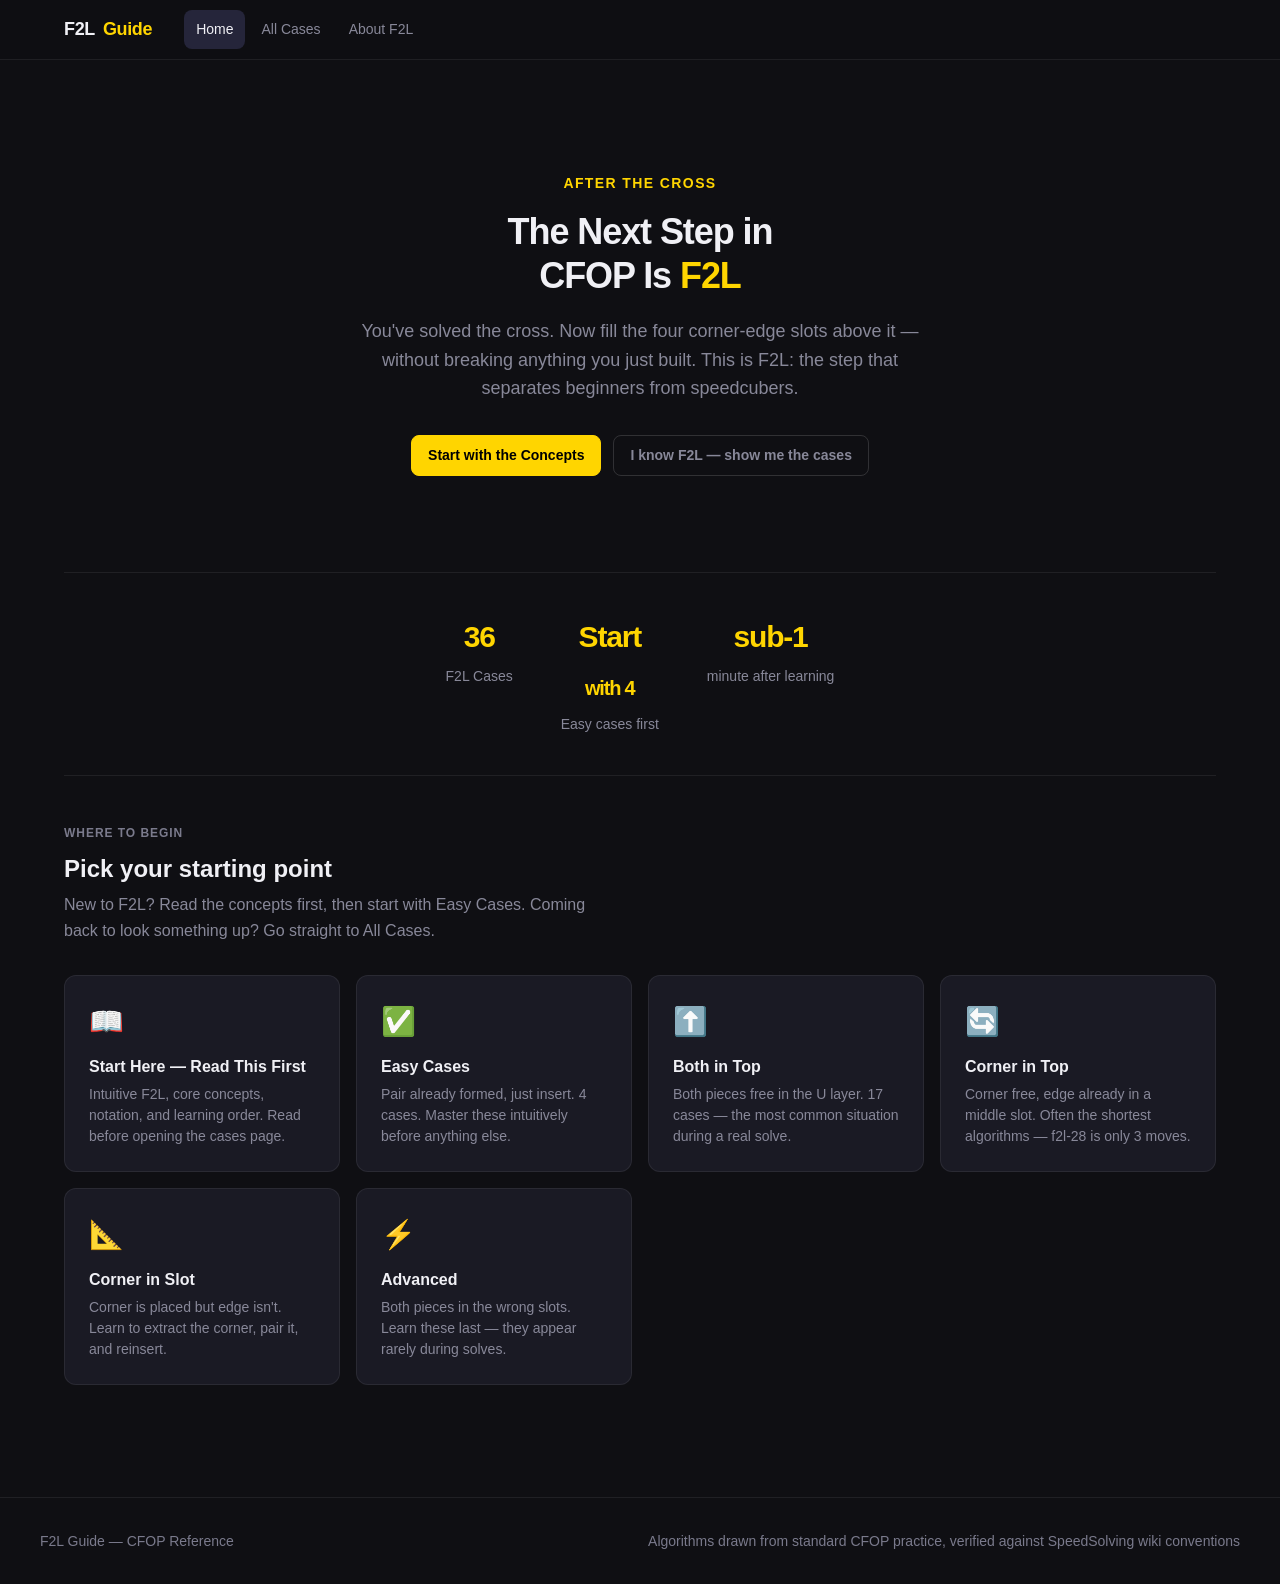
==== commit 722a7a5c: "Sprint 3: remove AUF variants, fix subgroup sort, algorithm audit Data: - Remove f2l-03 and f2l-04 (" ====
--- a/index.html
+++ b/index.html
@@ -4,7 +4,7 @@
   <meta charset="UTF-8">
   <meta name="viewport" content="width=device-width, initial-scale=1.0">
   <title>F2L Guide — Learn First Two Layers</title>
-  <meta name="description" content="A comprehensive guide to all 38 F2L cases for the CFOP Rubik's cube method. Animated 3D diagrams, algorithms, and progress tracking.">
+  <meta name="description" content="A comprehensive guide to all 36 F2L cases for the CFOP Rubik's cube method. Animated 3D diagrams, algorithms, and progress tracking.">
   <link rel="stylesheet" href="styles/tokens.css">
   <link rel="stylesheet" href="styles/base.css">
   <link rel="stylesheet" href="styles/layout.css">
@@ -52,7 +52,7 @@
 
     <div class="stats-strip" aria-label="Site statistics">
       <div class="stat">
-        <div class="stat-value">38</div>
+        <div class="stat-value">36</div>
         <div class="stat-label">F2L Cases</div>
       </div>
       <div class="stat">
